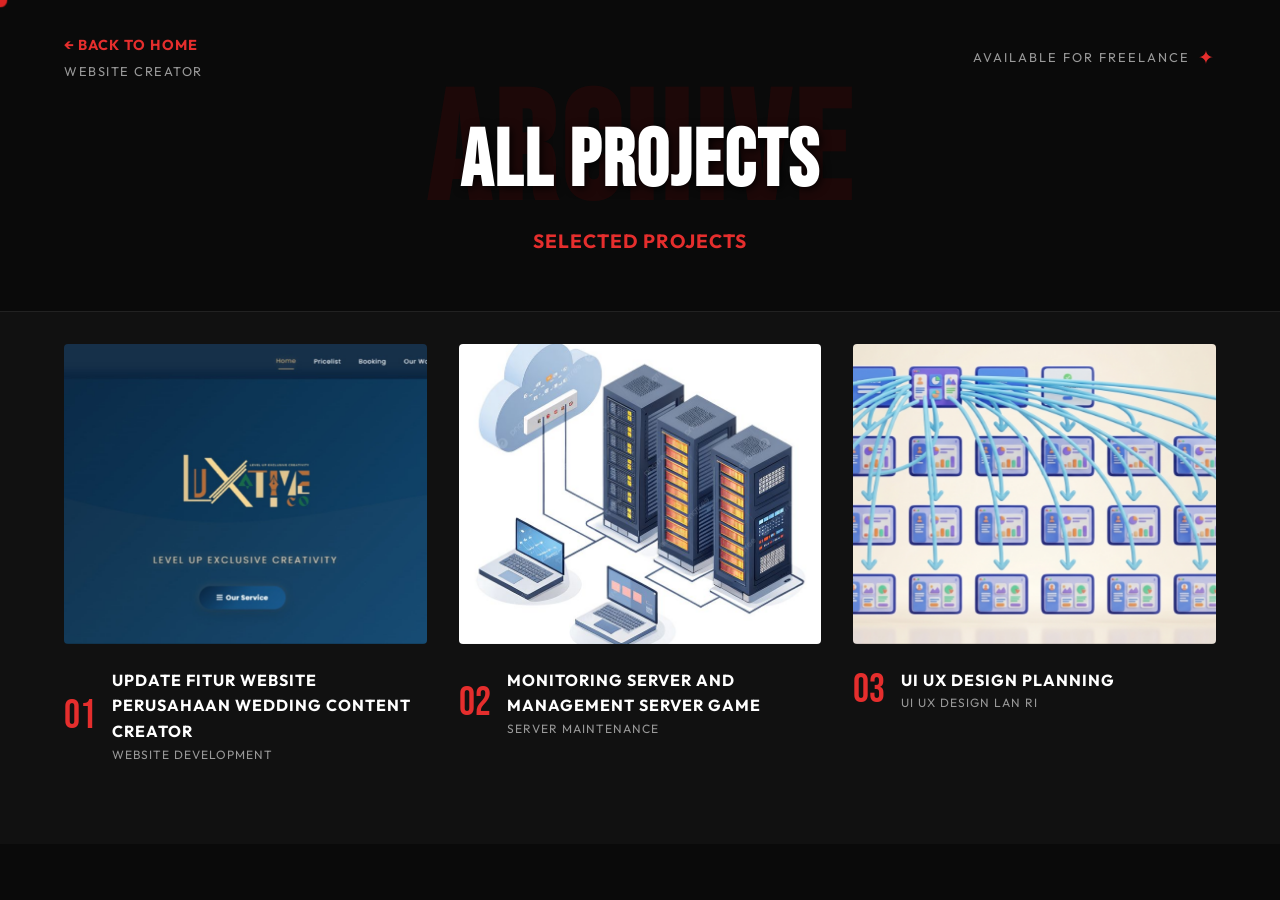
==== works.html @ f660c3f1 "feat: add works page, implement skip-animation navigation, and improve cursor persistence" ====
<!DOCTYPE html>
<html lang="en">

<head>
    <meta charset="UTF-8">
    <meta name="viewport" content="width=device-width, initial-scale=1.0">
    <title>Our Works - Dimas Ayyub Alghafiqi</title>
    <link rel="stylesheet" href="style.css">
    <link rel="preconnect" href="https://fonts.googleapis.com">
    <link rel="preconnect" href="https://fonts.gstatic.com" crossorigin>
    <link
        href="https://fonts.googleapis.com/css2?family=Outfit:wght@300;400;500;600;700;800;900&family=Bebas+Neue&family=Caveat:wght@400;700&display=swap"
        rel="stylesheet">
</head>

<body>
    <!-- Premium Page Transition Overlay (No Preloader on interior pages) -->
    <div class="page-transition">
        <canvas id="binary-canvas"></canvas>
        <div class="final-error-text">ERROR</div>
    </div>

    <header class="header">
        <div class="header-left">
            <a href="index.html?skip_anim=1" class="header-title no-transition"
                style="text-decoration: none; cursor: pointer;">← BACK TO
                HOME</a><br>
            <span class="header-subtitle">WEBSITE CREATOR</span>
        </div>
        <div class="header-status">
            AVAILABLE FOR FREELANCE <span class="status-cross">✦</span>
        </div>
    </header>

    <main>
        <section class="hero" id="home"
            style="min-height: 25vh; padding-top: 8rem; padding-bottom: 2rem; display: flex; align-items: center; justify-content: center; text-align: center;">
            <h1 class="hero-bg-text" style="font-size: clamp(2rem, 12vw, 15rem); letter-spacing: 5px;">ARCHIVE</h1>
            <div class="hero-container" style="justify-content: center;">
                <div class="hero-content"
                    style="max-width: 100%; display: flex; flex-direction: column; align-items: center; padding: 0 1rem;">
                    <h1 class="hero-title" style="font-size: clamp(3rem, 10vw, 5rem);">
                        ALL PROJECTS
                    </h1>
                    <div class="hero-role">SELECTED PROJECTS</div>
                </div>
            </div>
        </section>

        <section class="projects" id="projects" style="padding-top: 2rem;">
            <div class="projects-grid">
                <div class="project-card">
                    <div class="project-img-wrapper">
                        <img src="assets/website.png" alt="Wedding Content Creator">
                    </div>
                    <div class="project-footer">
                        <div class="project-number">01</div>
                        <div class="project-info">
                            <h3>UPDATE FITUR WEBSITE PERUSAHAAN WEDDING CONTENT CREATOR</h3>
                            <p>WEBSITE DEVELOPMENT</p>
                        </div>
                    </div>
                </div>
                <div class="project-card">
                    <div class="project-img-wrapper">
                        <img src="assets/monitoring.jpg" alt="Server Monitoring">
                    </div>
                    <div class="project-footer">
                        <div class="project-number">02</div>
                        <div class="project-info">
                            <h3>MONITORING SERVER AND MANAGEMENT SERVER GAME</h3>
                            <p>SERVER MAINTENANCE</p>
                        </div>
                    </div>
                </div>
                <div class="project-card">
                    <div class="project-img-wrapper">
                        <img src="assets/ui_ux.png" alt="UI UX Design">
                    </div>
                    <div class="project-footer">
                        <div class="project-number">03</div>
                        <div class="project-info">
                            <h3>UI UX DESIGN PLANNING</h3>
                            <p>UI UX DESIGN LAN RI</p>
                        </div>
                    </div>
                </div>
            </div>
        </section>



    </main>
    <div class="custom-cursor"></div>

    <!-- Project Details Modal -->
    <div class="project-modal-overlay" id="project-modal">
        <div class="project-modal-content">
            <button class="modal-close-btn">&times;</button>
            <div class="modal-body">
                <div class="modal-img-wrapper">
                    <img id="modal-img" src="" alt="Project Image">
                </div>
                <div class="modal-info">
                    <h2 id="modal-title">PROJECT TITLE</h2>
                    <p id="modal-category">CATEGORY</p>
                    <div class="modal-desc" id="modal-desc">
                        Project description will appear here...
                    </div>
                </div>
            </div>
        </div>
    </div>

    <!-- GSAP for Premium Animations based on Skill Guidelines -->
    <script src="https://cdnjs.cloudflare.com/ajax/libs/gsap/3.12.2/gsap.min.js"></script>
    <script src="https://cdnjs.cloudflare.com/ajax/libs/gsap/3.12.2/ScrollTrigger.min.js"></script>
    <script src="script.js"></script>
    <script>
        // Set up missing initial animations for the works page so script.js doesn't error
        window.addEventListener("load", () => {
            // Animasi reveal khusus untuk halaman works tanpa preloader
            gsap.to(".hero-bg-text", { opacity: 0.15, scale: 1, duration: 1.2, ease: "power2.out" });
            gsap.to([".hero-title", ".hero-role"], { opacity: 1, x: 0, duration: 0.8, stagger: 0.1, ease: "power2.out" });
        });
    </script>
</body>

</html>
---- style.css ----
:root {
    --bg-primary: #0a0a0a;
    --bg-secondary: #111111;
    --accent: #E52E2D;
    /* Deep dark vibrant red */
    --accent-dark: #8b0000;
    --text-primary: #ffffff;
    --text-secondary: #999999;
    --border: #222222;

    --font-bebas: 'Bebas Neue', sans-serif;
    --font-caveat: 'Caveat', cursive;
    --font-body: 'Outfit', sans-serif;
}

* {
    margin: 0;
    padding: 0;
    box-sizing: border-box;
}

body {
    font-family: var(--font-body);
    background-color: var(--bg-primary);
    color: var(--text-primary);
    line-height: 1.6;
    overflow-x: hidden;
}

a {
    text-decoration: none;
    color: inherit;
    transition: color 0.3s ease;
}

/* Header */
.header {
    display: flex;
    justify-content: space-between;
    align-items: center;
    padding: 2rem 5%;
    position: absolute;
    width: 100%;
    top: 0;
    z-index: 100;
}

.header-title {
    color: var(--accent);
    font-weight: 700;
    font-size: 0.9rem;
    letter-spacing: 1px;
}

.header-subtitle {
    color: var(--text-secondary);
    font-size: 0.8rem;
    letter-spacing: 1.5px;
}

.header-status {
    font-size: 0.8rem;
    color: var(--text-secondary);
    letter-spacing: 2px;
    display: flex;
    align-items: center;
    gap: 0.5rem;
}

.status-cross {
    color: var(--accent);
    font-size: 1.2rem;
}

/* Hero Section */
.hero {
    position: relative;
    padding: 8rem 5% 4rem;
    min-height: 100vh;
    display: flex;
    align-items: center;
    overflow: hidden;
}

.hero-bg-text {
    position: absolute;
    font-family: var(--font-bebas);
    font-size: 30vw;
    color: var(--accent-dark);
    opacity: 0.15;
    top: 50%;
    left: 50%;
    transform: translate(-50%, -50%);
    z-index: 1;
    white-space: nowrap;
    letter-spacing: 10px;
    user-select: none;
}

.hero-container {
    width: 100%;
    display: flex;
    justify-content: space-between;
    align-items: center;
    z-index: 10;
}

.hero-content {
    flex: 1;
    max-width: 450px;
    /* Slightly wider to fit name */
}

.hero-greeting {
    font-family: var(--font-caveat);
    color: var(--text-primary);
    font-size: 3.5rem;
    position: relative;
    z-index: 5;
    transform: rotate(-5deg);
    margin-bottom: 0rem;
    /* Fixed overlap */
    margin-left: 1rem;
    text-shadow: 2px 2px 10px rgba(0, 0, 0, 0.8);
}

.hero-title {
    font-family: var(--font-bebas);
    font-size: 6.5rem;
    /* Slightly smaller to prevent crunching */
    line-height: 0.85;
    letter-spacing: 2px;
    margin-bottom: 2rem;
    text-shadow: 2px 2px 10px rgba(0, 0, 0, 0.9);
    /* Ensures readability over background */
    position: relative;
    z-index: 5;
}

.hero-role {
    color: var(--accent);
    font-family: var(--font-body);
    font-weight: 700;
    font-size: 1.2rem;
    letter-spacing: 1px;
    line-height: 1.4;
    margin-bottom: 1.5rem;
    text-transform: uppercase;
}

.hero-desc {
    color: var(--text-secondary);
    font-size: 0.95rem;
    margin-bottom: 2rem;
    line-height: 1.7;
    max-width: 90%;
}

.hero-globe {
    color: var(--text-secondary);
    font-size: 0.8rem;
    letter-spacing: 1px;
    display: flex;
    align-items: center;
    gap: 0.5rem;
}

.hero-globe .icon {
    color: var(--accent);
}

.hero-image-wrapper {
    flex: 1;
    display: flex;
    justify-content: center;
    position: relative;
    z-index: 5;
}

.hero-image-wrapper img {
    height: 75vh;
    object-fit: cover;
    z-index: 5;
    position: relative;
    border-radius: 20px;
    -webkit-mask-image: linear-gradient(to bottom, rgba(0, 0, 0, 1) 70%, rgba(0, 0, 0, 0) 100%);
    mask-image: linear-gradient(to bottom, rgba(0, 0, 0, 1) 70%, rgba(0, 0, 0, 0) 100%);
    filter: drop-shadow(0 0 30px rgba(0, 0, 0, 0.8));
}

.hero-right {
    flex: 1;
    max-width: 300px;
    display: flex;
    flex-direction: column;
    justify-content: center;
    gap: 4rem;
    text-align: right;
    position: relative;
    z-index: 5;
}

.hero-motto {
    display: flex;
    align-items: flex-start;
    justify-content: flex-end;
    gap: 1rem;
    text-align: left;
}

.motto-icon {
    color: var(--accent);
    display: inline-block;
    border: 1px solid var(--border);
    border-radius: 50%;
    width: 30px;
    height: 30px;
    text-align: center;
    line-height: 28px;
    background-color: var(--bg-primary);
    /* Ensures circle is filled behind text */
}

.hero-motto p {
    color: var(--text-secondary);
    font-size: 0.85rem;
}

.hero-stats {
    display: flex;
    flex-direction: column;
    gap: 2.5rem;
    align-items: flex-end;
}

.stat-item {
    display: flex;
    align-items: center;
    gap: 1.5rem;
    text-align: left;
}

.stat-num {
    font-family: var(--font-bebas);
    color: var(--accent);
    font-size: 4rem;
    line-height: 1;
    text-shadow: 2px 2px 5px rgba(0, 0, 0, 0.5);
}

.stat-text {
    color: var(--text-secondary);
    font-size: 0.75rem;
    letter-spacing: 1.5px;
    font-weight: 600;
}


/* Projects */
.projects {
    padding: 5rem 5%;
    background-color: var(--bg-secondary);
    border-top: 1px solid var(--border);
}

.section-header {
    display: flex;
    justify-content: space-between;
    align-items: center;
    padding-bottom: 2rem;
    border-bottom: 1px solid var(--border);
    margin-bottom: 3rem;
}

.section-header h2 {
    font-family: var(--font-body);
    font-size: 1.2rem;
    letter-spacing: 2px;
}

.view-all {
    font-size: 0.8rem;
    letter-spacing: 2px;
    color: var(--text-secondary);
    display: flex;
    align-items: center;
    gap: 0.5rem;
}

.view-all span {
    font-size: 1.2rem;
}

.projects-grid {
    display: grid;
    grid-template-columns: repeat(3, 1fr);
    gap: 2rem;
}

.project-card {
    display: flex;
    flex-direction: column;
    transition: transform 0.3s;
}

.project-card:hover {
    transform: translateY(-5px);
}

.project-img-wrapper {
    width: 100%;
    height: 300px;
    overflow: hidden;
    margin-bottom: 1.5rem;
}

.project-img-wrapper img {
    width: 100%;
    height: 100%;
    object-fit: cover;
}

.project-footer {
    display: flex;
    align-items: center;
    gap: 1rem;
}

.project-number {
    font-family: var(--font-bebas);
    color: var(--accent);
    font-size: 2.5rem;
    line-height: 1;
}

.project-info {
    flex: 1;
}

.project-info h3 {
    font-size: 1rem;
    letter-spacing: 1px;
    font-weight: 700;
}

.project-info p {
    color: var(--text-secondary);
    font-size: 0.75rem;
    letter-spacing: 1px;
}

.project-arrow {
    color: var(--text-secondary);
    font-size: 1.5rem;
}

/* Details Section (Ed, Skills, Process) */
.details-section {
    display: grid;
    grid-template-columns: 1fr 1fr 300px;
    padding: 0 5%;
    background-color: var(--bg-primary);
    min-height: 600px;
}

.details-section h2 {
    font-size: 1.2rem;
    letter-spacing: 2px;
    margin: 4rem 0 3rem;
    text-transform: uppercase;
}

/* Education & Skills */
.education-skills {
    padding-right: 4rem;
    border-right: 1px solid var(--border);
}

.sub-heading {
    color: var(--accent);
    font-size: 0.85rem;
    letter-spacing: 2px;
    margin-bottom: 2rem;
}

.ed-item {
    display: flex;
    justify-content: space-between;
    align-items: baseline;
    padding-bottom: 1.5rem;
    margin-bottom: 1.5rem;
    border-bottom: 1px solid var(--border);
}

.ed-info h5 {
    font-size: 0.95rem;
    font-weight: 600;
    margin-bottom: 0.3rem;
}

.ed-info p {
    color: var(--text-secondary);
    font-size: 0.85rem;
}

.ed-year {
    color: var(--accent);
    font-size: 0.85rem;
}

.skills-tags {
    display: flex;
    flex-wrap: wrap;
    gap: 0.8rem;
    margin-top: -0.5rem;
}

.skills-tags span {
    border: 1px solid var(--border);
    padding: 0.4rem 1rem;
    font-size: 0.7rem;
    letter-spacing: 1px;
    color: var(--text-secondary);
    background-color: var(--bg-secondary);
}

/* Work Process */
.work-process {
    padding: 0 4rem;
    border-right: 1px solid var(--border);
}

.process-timeline {
    position: relative;
    padding-left: 20px;
}

.process-timeline::before {
    content: '';
    position: absolute;
    left: 45px;
    top: 10px;
    bottom: 40px;
    width: 1px;
    background-color: var(--border);
    z-index: 0;
}

.process-step {
    display: flex;
    align-items: flex-start;
    gap: 1.5rem;
    margin-bottom: 2.5rem;
    position: relative;
    z-index: 1;
}

.process-step:last-child {
    margin-bottom: 0;
}

.step-num {
    color: var(--accent);
    font-family: var(--font-bebas);
    font-size: 1.2rem;
    width: 25px;
}

.step-icon-wrapper {
    background: var(--bg-primary);
    padding: 5px 0;
}

.step-icon {
    width: 40px;
    height: 40px;
    border: 1px solid var(--accent);
    border-radius: 50%;
    display: flex;
    align-items: center;
    justify-content: center;
    color: var(--accent);
    font-size: 1rem;
    background: var(--bg-primary);
}

.step-desc h5 {
    color: var(--accent);
    font-size: 0.9rem;
    letter-spacing: 1px;
    margin-bottom: 0.3rem;
}

.step-desc p {
    color: var(--text-secondary);
    font-size: 0.8rem;
    max-width: 200px;
}

/* Quote Box */
.quote-box {
    background-color: #8b0000;
    padding: 4rem 3rem;
    display: flex;
    flex-direction: column;
    justify-content: center;
    position: relative;
}

.quote-mark {
    font-family: serif;
    font-size: 5rem;
    color: rgba(255, 255, 255, 0.2);
    position: absolute;
    top: 2rem;
    left: 2rem;
    line-height: 1;
}

.quote-box p {
    font-size: 1.2rem;
    font-weight: 500;
    line-height: 1.4;
    position: relative;
    z-index: 2;
    margin-bottom: 2rem;
}

.signature {
    font-family: var(--font-caveat);
    font-size: 2.5rem;
    border-bottom: 1px solid rgba(255, 255, 255, 0.2);
    padding-bottom: 1rem;
    margin-bottom: 2rem;
}

.quote-footer {
    display: flex;
    justify-content: space-between;
    align-items: flex-end;
}

.quote-footer p {
    font-size: 0.75rem;
    letter-spacing: 1px;
    margin: 0;
}

.quote-footer .icon {
    color: #fff;
    font-size: 1.2rem;
}

/* Contact Footer */
.contact-footer {
    display: grid;
    grid-template-columns: 1fr 1fr 1fr;
    gap: 4rem;
    padding: 6rem 5%;
    background-color: var(--bg-primary);
    border-top: 1px solid var(--border);
}

.cta-left h2 {
    font-size: 2.5rem;
    line-height: 1.1;
    margin-bottom: 1.5rem;
    display: flex;
    flex-direction: column;
}

.accent-star {
    color: var(--accent);
    font-size: 1.5rem;
    line-height: 0.5;
}

.cta-left p {
    color: var(--text-secondary);
    font-size: 0.9rem;
    max-width: 300px;
    margin-bottom: 3rem;
}

.btn-primary {
    display: inline-flex;
    align-items: center;
    gap: 1rem;
    color: var(--accent);
    font-size: 0.75rem;
    letter-spacing: 2px;
    font-weight: 600;
}

.btn-primary .icon {
    width: 30px;
    height: 30px;
    border: 1px solid var(--accent);
    border-radius: 50%;
    display: flex;
    align-items: center;
    justify-content: center;
}

.contact-middle {
    display: flex;
    flex-direction: column;
    gap: 2rem;
    padding-left: 2rem;
}

.contact-item {
    display: flex;
    align-items: center;
    gap: 1.5rem;
    font-size: 0.85rem;
    letter-spacing: 1px;
}

.contact-icon {
    width: 40px;
    height: 40px;
    border: 1px solid var(--border);
    border-radius: 50%;
    display: flex;
    align-items: center;
    justify-content: center;
    color: var(--text-primary);
}

.cta-card {
    width: 100%;
}

.cta-card img {
    width: 100%;
    border-radius: 8px;
    object-fit: cover;
}


@media (max-width: 1024px) {
    .hero-bg-text {
        font-size: 40vw;
    }

    .hero-container {
        flex-direction: column;
        gap: 4rem;
        text-align: center;
    }

    .hero-greeting {
        margin: 0;
        text-align: center;
    }

    .hero-title {
        font-size: 5rem;
    }

    .hero-right {
        align-items: center;
        max-width: 100%;
        flex-direction: row;
        flex-wrap: wrap;
    }

    .hero-stats {
        flex-direction: row;
        gap: 2rem;
    }

    .details-section {
        grid-template-columns: 1fr;
        gap: 4rem;
    }

    .education-skills,
    .work-process {
        border-right: none;
        padding: 0;
    }

    .contact-footer {
        grid-template-columns: 1fr;
        text-align: center;
    }

    .contact-middle {
        padding-left: 0;
        align-items: center;
    }
}

/* Animations */
.reveal-up {
    opacity: 0;
    transform: translateY(40px);
    transition: all 0.8s cubic-bezier(0.16, 1, 0.3, 1);
}

.reveal-up.active {
    opacity: 1;
    transform: translateY(0);
}

.reveal-scale {
    opacity: 0;
    transform: scale(0.95);
    transition: all 0.8s cubic-bezier(0.16, 1, 0.3, 1);
}

.reveal-scale.active {
    opacity: 1;
    transform: scale(1);
}

.stagger-1 {
    transition-delay: 0.1s;
}

.stagger-2 {
    transition-delay: 0.2s;
}

.stagger-3 {
    transition-delay: 0.3s;
}

/* --- Custom Cursor --- */
* {
    cursor: none !important;
}

.custom-cursor {
    position: fixed;
    top: 0;
    left: 0;
    width: 15px;
    height: 15px;
    background-color: var(--accent);
    border-radius: 50%;
    pointer-events: none;
    z-index: 99999;
    transform: translate(-50%, -50%);
    transition: width 0.3s cubic-bezier(0.16, 1, 0.3, 1), height 0.3s cubic-bezier(0.16, 1, 0.3, 1), background-color 0.3s ease, border 0.3s ease;
    mix-blend-mode: difference;
}

.custom-cursor.hover-active {
    width: 60px;
    height: 60px;
    background-color: #ffffff;
    mix-blend-mode: difference;
}

.custom-cursor.hover-img {
    width: 70px;
    height: 70px;
    background-color: rgba(255, 255, 255, 0.1);
    -webkit-backdrop-filter: blur(4px);
    backdrop-filter: blur(4px);
    border: 1px solid rgba(255, 255, 255, 0.5);
    mix-blend-mode: normal;
}

/* --- Premium Page Transition --- */
.page-transition {
    position: fixed;
    top: 0;
    left: 0;
    width: 100vw;
    height: 100vh;
    z-index: 10000;
    pointer-events: none;
    display: flex;
}

.transition-strip {
    flex: 1;
    height: 100%;
    background-color: var(--accent);
    /* Dark Red Transition */
    transform-origin: top;
    transform: scaleY(1);
    /* Mulai dalam keadaan tertutup penuh */
}

/* --- System Error Preloader --- */
.system-preloader {
    position: fixed;
    top: 0;
    left: 0;
    width: 100vw;
    height: 100vh;
    background-color: #050505;
    /* Extra dark for terminal feel */
    z-index: 10005;
    /* higher than curtain */
    display: flex;
    flex-direction: column;
    justify-content: flex-end;
    padding: 3rem 5%;
    font-family: 'Courier New', Courier, monospace;
}

.terminal-text {
    margin-bottom: 2rem;
    font-size: 0.95rem;
    color: var(--text-secondary);
}

.console-line {
    opacity: 0;
    margin-bottom: 0.5rem;
    letter-spacing: 1px;
}

.error-text {
    color: var(--accent);
    font-weight: bold;
    text-shadow: 0 0 10px rgba(229, 46, 45, 0.6);
}

.loading-wrapper {
    display: flex;
    align-items: center;
    gap: 1.5rem;
    width: 100%;
}

.loading-bar-container {
    flex: 1;
    height: 3px;
    background-color: var(--border);
    position: relative;
    overflow: hidden;
}

.loading-bar {
    position: absolute;
    top: 0;
    left: 0;
    height: 100%;
    width: 0%;
    background-color: var(--accent);
    box-shadow: 0 0 15px var(--accent);
}

.loading-percentage {
    color: var(--text-primary);
    font-weight: bold;
    font-size: 1.2rem;
    width: 50px;
    text-align: right;
}

.boot-screen {
    position: fixed;
    top: 0;
    left: 0;
    width: 100vw;
    height: 100vh;
    display: flex;
    justify-content: center;
    align-items: center;
    background-color: var(--bg-primary);
    z-index: 10;
}

.btn-boot {
    background: transparent;
    border: 1px solid var(--accent);
    color: var(--accent);
    padding: 10px 20px;
    font-family: 'Courier New', Courier, monospace;
    letter-spacing: 2px;
    transition: 0.3s;
    font-size: 1rem;
}

.btn-boot:hover {
    background: var(--accent);
    color: #fff;
    box-shadow: 0 0 15px var(--accent);
}

/* --- Hover Glitch & Profile Glitch Effect --- */
.hover-screen-glitch {
    animation: screenShake 0.15s infinite;
    mix-blend-mode: difference;
    background-color: #ff000022;
}

@keyframes screenShake {
    0% {
        transform: translateX(2px) translateY(2px);
        filter: contrast(150%) hue-rotate(90deg);
    }

    25% {
        transform: translateX(-3px) translateY(0px) skewX(2deg);
        filter: contrast(120%) drop-shadow(0 0 10px red);
    }

    50% {
        transform: translateX(2px) translateY(-2px);
        filter: contrast(200%) hue-rotate(-90deg);
    }

    75% {
        transform: translateX(-1px) translateY(2px) skewX(-2deg);
        filter: contrast(100%);
    }

    100% {
        transform: translateX(3px) translateY(-1px);
        filter: contrast(150%);
    }
}

.profile-glitch-container {
    position: absolute;
    top: 50%;
    left: 50%;
    transform: translate(-50%, -50%);
    width: 60vh;
    height: 80vh;
    z-index: 50;
    pointer-events: none;
    mix-blend-mode: screen;
}

.profile-glitch-img {
    width: 100%;
    height: 100%;
    object-fit: cover;
    filter: drop-shadow(0 0 40px red) contrast(200%) saturate(300%) hue-rotate(30deg);
    animation: extremeGlitch 0.15s infinite alternate;
}

@keyframes extremeGlitch {
    0% {
        clip-path: inset(20% 0 80% 0);
        transform: translate(-15px, 5px) skewX(40deg);
        filter: hue-rotate(90deg);
        opacity: 0.8;
    }

    20% {
        clip-path: inset(60% 0 10% 0);
        transform: translate(15px, -5px) skewX(-40deg);
        filter: hue-rotate(0deg);
        opacity: 1;
    }

    40% {
        clip-path: inset(40% 0 50% 0);
        transform: translate(-30px, 0);
        filter: hue-rotate(-180deg) invert(1);
        opacity: 0.5;
    }

    60% {
        clip-path: inset(80% 0 5% 0);
        transform: translate(20px, 10px) skewX(80deg) scale(1.1);
        filter: hue-rotate(45deg);
        opacity: 0.9;
    }

    80% {
        clip-path: inset(10% 0 70% 0);
        transform: translate(-25px, -5px);
        filter: saturate(10) blur(2px);
        opacity: 1;
    }

    100% {
        clip-path: inset(30% 0 40% 0);
        transform: translate(10px, 5px) skewX(-20deg);
        filter: saturate(5) brightness(2);
        opacity: 0.7;
    }
}

/* --- Binary Canvas --- */
#binary-canvas {
    position: absolute;
    top: 0;
    left: 0;
    width: 100%;
    height: 100%;
    z-index: 10;
    /* Berada di atas strip merah */
    opacity: 0;
    /* Awalnya tidak terlihat, akan difading js */
    mix-blend-mode: color-dodge;
}

/* --- Final Glitch Flash Effect --- */
.final-glitch-flash {
    position: absolute;
    top: 0;
    left: 0;
    width: 100%;
    height: 100%;
    z-index: 10004;
    /* Di atas canvas biner */
    background: #fff;
    mix-blend-mode: difference;
    pointer-events: none;
    opacity: 0;
    display: none;
}

.glitch-anim {
    animation: finalGlitchDrop 0.5s cubic-bezier(0.25, 0.46, 0.45, 0.94) forwards;
}

@keyframes finalGlitchDrop {
    0% {
        opacity: 1;
        filter: invert(1) hue-rotate(180deg);
        transform: scale(1.1) skewX(40deg);
        clip-path: inset(10% 0 80% 0);
    }

    15% {
        opacity: 1;
        filter: invert(0) hue-rotate(0deg);
        clip-path: inset(50% 0 10% 0);
        transform: scale(1) skewX(-30deg);
        background: var(--accent);
    }

    30% {
        opacity: 0.8;
        filter: invert(1) sepia(1);
        clip-path: inset(20% 0 50% 0);
        transform: scale(1.05) translate(-20px, 20px);
        background: #fff;
    }

    45% {
        opacity: 0.9;
        clip-path: inset(80% 0 5% 0);
        transform: scale(1) skewX(20deg);
        background: var(--border);
    }

    60% {
        opacity: 1;
        filter: invert(0);
        background: #fff;
        clip-path: inset(0);
        transform: scale(1.02);
    }

    80% {
        opacity: 0.5;
        filter: contrast(300%) grayscale(1);
        transform: scale(1);
    }

    100% {
        opacity: 0;
        transform: scale(1);
    }
}

/* --- Final ERROR Text Glitch Effect --- */
.final-error-text {
    position: fixed;
    top: 50%;
    left: 50%;
    transform: translate(-50%, -50%);
    font-family: var(--font-bebas);
    font-size: 15rem;
    color: var(--accent);
    z-index: 10006;
    /* Di atas segalanya */
    pointer-events: none;
    opacity: 0;
    display: none;
    text-shadow: 5px 0 blue, -5px 0 #00ff00;
}

.glitch-text-anim {
    animation: textGlitchDrop 0.8s cubic-bezier(0.25, 0.46, 0.45, 0.94) forwards;
}

@keyframes textGlitchDrop {
    0% {
        opacity: 1;
        transform: translate(-50%, -50%) skewX(40deg) scale(0.8);
        clip-path: inset(10% 0 80% 0);
        text-shadow: 20px 0 blue, -20px 0 #0f0;
    }

    15% {
        opacity: 1;
        transform: translate(-48%, -52%) skewX(-30deg) scale(1.1);
        clip-path: inset(50% 0 10% 0);
        text-shadow: -15px 0 red, 15px 0 blue;
    }

    30% {
        opacity: 1;
        transform: translate(-50%, -50%);
        clip-path: inset(20% 0 50% 0);
        text-shadow: 10px 0 #0f0, -10px 0 red;
    }

    45% {
        opacity: 1;
        transform: translate(-52%, -48%) skewX(20deg);
        clip-path: inset(80% 0 5% 0);
        text-shadow: -5px 0 red, 10px 0 blue;
    }

    60% {
        opacity: 1;
        transform: translate(-50%, -50%);
        clip-path: inset(0);
        text-shadow: 5px 0 blue, -5px 0 red;
    }

    80% {
        opacity: 1;
        transform: translate(-50%, -50%) scale(1.1);
        filter: drop-shadow(0 0 20px red);
    }

    100% {
        opacity: 0;
        transform: translate(-50%, -50%) scale(1.4);
        filter: blur(10px);
    }
}

/* --- MOBILE RESPONSIVENESS --- */
@media (max-width: 768px) {

    /* Kembalikan pointer asli layar sentuh, sembunyikan kursor modifikasi */
    .custom-cursor {
        display: none !important;
    }

    * {
        cursor: auto !important;
    }

    /* Nav/Header */
    .header {
        flex-direction: column;
        align-items: flex-start;
        padding: 1.5rem;
        gap: 1rem;
    }

    /* Hero section */
    .hero-container {
        flex-direction: column;
        padding-top: 15vh;
        gap: 3rem;
    }

    .hero-title {
        font-size: 3.5rem;
        line-height: 1.1;
        word-break: break-word;
    }

    .hero-bg-text {
        font-size: 6rem;
        top: 25%;
        left: -10%;
    }

    .hero-right {
        text-align: left;
        align-items: flex-start;
        width: 100%;
    }

    .hero-stats {
        justify-content: flex-start;
        flex-wrap: wrap;
        gap: 2rem;
    }

    .stat-item {
        margin-right: 1.5rem;
    }

    /* Projects Grid */
    .projects-grid {
        grid-template-columns: 1fr;
        padding: 0 1.5rem;
    }

    .project-card {
        margin-bottom: 2.5rem;
    }

    /* Details Section */
    .details-section {
        flex-direction: column;
        padding: 3rem 1.5rem;
    }

    .education-skills,
    .experience-process {
        width: 100%;
        padding-right: 0;
        border-right: none;
    }

    .experience-process {
        padding-left: 0;
        margin-top: 4rem;
    }

    /* Footer */
    .contact-footer {
        flex-direction: column-reverse;
        padding: 3rem 1.5rem;
        gap: 4rem;
    }

    .contact-left {
        width: 100%;
        padding-right: 0;
    }

    .contact-cta {
        width: 100%;
        margin-bottom: 0;
    }

    .contact-cta img {
        width: 100%;
        height: auto;
    }

    /* Preloader adjustments */
    .system-preloader {
        padding: 2rem 5%;
    }

    .terminal-text,
    .console-line {
        font-size: 0.85rem;
    }

    .btn-boot {
        font-size: 0.9rem;
        white-space: nowrap;
    }

    .profile-glitch-container {
        width: 85vw;
        height: 50vh;
    }
}

/* --- Animasi Project Pop Up --- */
.project-card:hover {
    transform: translateY(-8px);
}

.project-img-wrapper {
    border-radius: 4px;
    /* Sudut halus premium */
}

.project-img-wrapper img {
    transition: transform 0.6s cubic-bezier(0.16, 1, 0.3, 1), filter 0.6s ease;
    will-change: transform;
}

.project-card:hover .project-img-wrapper img {
    transform: scale(1.12);
}

/* --- Frame Pop Up (Skala Keseluruhan) --- */
.project-card {
    transition: transform 0.4s cubic-bezier(0.16, 1, 0.3, 1), box-shadow 0.4s ease;
}

.project-card:hover {
    transform: translateY(-8px) scale(1.05) !important;
}

/* --- Project Modal --- */
.project-modal-overlay {
    position: fixed;
    top: 0;
    left: 0;
    width: 100vw;
    height: 100vh;
    background-color: rgba(5, 5, 5, 0.9);
    z-index: 9999;
    display: flex;
    justify-content: center;
    align-items: center;
    opacity: 0;
    pointer-events: none;
    transition: opacity 0.4s ease;
    backdrop-filter: blur(8px);
    -webkit-backdrop-filter: blur(8px);
}

.project-modal-overlay.active {
    opacity: 1;
    pointer-events: all;
}

.project-modal-content {
    background-color: var(--bg-secondary);
    border: 1px solid var(--border);
    width: 90%;
    max-width: 800px;
    max-height: 90vh;
    overflow-y: auto;
    position: relative;
    border-radius: 10px;
    transform: translateY(50px) scale(0.95);
    transition: transform 0.4s cubic-bezier(0.16, 1, 0.3, 1);
    box-shadow: 0 20px 50px rgba(0, 0, 0, 0.5);
    overflow: hidden;
}

.project-modal-content::-webkit-scrollbar {
    width: 8px;
}

.project-modal-content::-webkit-scrollbar-track {
    background: var(--bg-secondary);
}

.project-modal-content::-webkit-scrollbar-thumb {
    background-color: var(--border);
    border-radius: 4px;
}

.project-modal-overlay.active .project-modal-content {
    transform: translateY(0) scale(1);
}

.modal-close-btn {
    position: absolute;
    top: 15px;
    right: 20px;
    background: none;
    border: none;
    color: var(--text-primary);
    font-size: 2rem;
    z-index: 10;
    transition: color 0.3s ease;
    text-shadow: 0 2px 10px rgba(0, 0, 0, 0.8);
}

.modal-close-btn:hover {
    color: var(--accent);
}

.modal-body {
    display: flex;
    flex-direction: column;
}

.modal-img-wrapper {
    width: 100%;
    height: 250px;
    overflow: hidden;
    position: relative;
}

.modal-img-wrapper::after {
    content: '';
    position: absolute;
    bottom: 0;
    left: 0;
    width: 100%;
    height: 50%;
    background: linear-gradient(to top, var(--bg-secondary) 0%, transparent 100%);
    pointer-events: none;
}

.modal-img-wrapper img {
    width: 100%;
    height: 100%;
    object-fit: cover;
}

.modal-info {
    padding: 2rem;
}

.modal-info h2 {
    font-family: var(--font-bebas);
    font-size: 2rem;
    color: var(--accent);
    margin-bottom: 0.5rem;
    letter-spacing: 1px;
    line-height: 1.1;
}

.modal-info p#modal-category {
    color: var(--text-secondary);
    font-size: 0.85rem;
    letter-spacing: 1.5px;
    margin-bottom: 1.5rem;
    text-transform: uppercase;
}

.modal-desc {
    color: var(--text-primary);
    font-size: 0.95rem;
    line-height: 1.8;
}

@media (min-width: 768px) {
    .modal-body {
        flex-direction: row;
    }

    .modal-img-wrapper {
        flex: 1;
        height: auto;
        min-height: 400px;
    }

    .modal-img-wrapper::after {
        background: linear-gradient(to right, var(--bg-secondary) 0%, transparent 100%);
        width: 50%;
        height: 100%;
        left: auto;
        right: 0;
        bottom: 0;
    }

    .modal-info {
        flex: 1;
        padding: 3rem;
        display: flex;
        flex-direction: column;
        justify-content: center;
    }
}
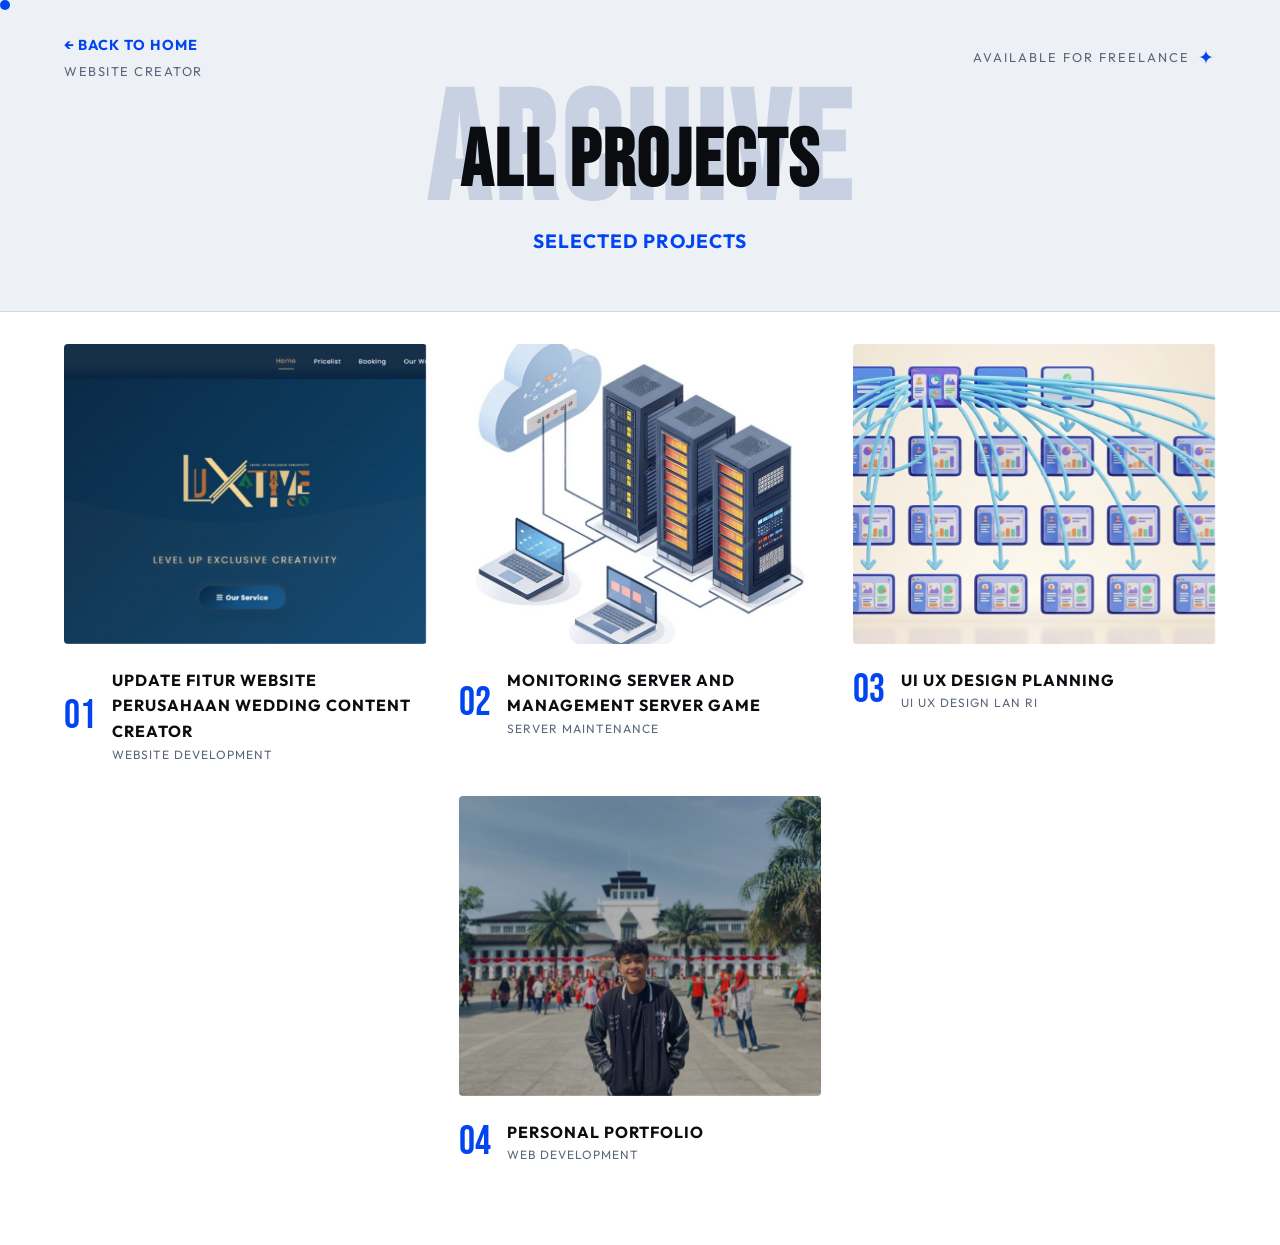
==== commit 9e384f3f: "feat: add personal portfolio project and implement responsive grid layout while removing audio syste" ====
--- a/works.html
+++ b/works.html
@@ -85,6 +85,18 @@
                         </div>
                     </div>
                 </div>
+                <div class="project-card">
+                    <div class="project-img-wrapper">
+                        <img src="assets/dimas.jpeg" alt="Portfolio Website" style="filter: brightness(0.8);">
+                    </div>
+                    <div class="project-footer">
+                        <div class="project-number">04</div>
+                        <div class="project-info">
+                            <h3>PERSONAL PORTFOLIO</h3>
+                            <p>WEB DEVELOPMENT</p>
+                        </div>
+                    </div>
+                </div>
             </div>
         </section>
 
@@ -112,7 +124,8 @@
         </div>
     </div>
 
-    <!-- GSAP for Premium Animations based on Skill Guidelines -->
+    <!-- GSAP & Lenis for Premium Animations based on Skill Guidelines -->
+    <script src="https://unpkg.com/@studio-freight/lenis@1.0.42/dist/lenis.min.js"></script>
     <script src="https://cdnjs.cloudflare.com/ajax/libs/gsap/3.12.2/gsap.min.js"></script>
     <script src="https://cdnjs.cloudflare.com/ajax/libs/gsap/3.12.2/ScrollTrigger.min.js"></script>
     <script src="script.js"></script>
--- a/style.css
+++ b/style.css
@@ -1,12 +1,13 @@
 :root {
-    --bg-primary: #0a0a0a;
-    --bg-secondary: #111111;
-    --accent: #E52E2D;
-    /* Deep dark vibrant red */
-    --accent-dark: #8b0000;
-    --text-primary: #ffffff;
-    --text-secondary: #999999;
-    --border: #222222;
+    --bg-primary: #EDF1F5;
+    /* Canvas Cloud */
+    --bg-secondary: #FFFFFF;
+    --accent: #0145F2;
+    /* Electric Blue */
+    --accent-dark: #00227a;
+    --text-primary: #0a0c10;
+    --text-secondary: #5a667b;
+    --border: #d0d7e5;
 
     --font-bebas: 'Bebas Neue', sans-serif;
     --font-caveat: 'Caveat', cursive;
@@ -121,7 +122,6 @@
     margin-bottom: 0rem;
     /* Fixed overlap */
     margin-left: 1rem;
-    text-shadow: 2px 2px 10px rgba(0, 0, 0, 0.8);
 }
 
 .hero-title {
@@ -131,8 +131,6 @@
     line-height: 0.85;
     letter-spacing: 2px;
     margin-bottom: 2rem;
-    text-shadow: 2px 2px 10px rgba(0, 0, 0, 0.9);
-    /* Ensures readability over background */
     position: relative;
     z-index: 5;
 }
@@ -154,6 +152,7 @@
     margin-bottom: 2rem;
     line-height: 1.7;
     max-width: 90%;
+    text-align: justify;
 }
 
 .hero-globe {
@@ -185,7 +184,7 @@
     border-radius: 20px;
     -webkit-mask-image: linear-gradient(to bottom, rgba(0, 0, 0, 1) 70%, rgba(0, 0, 0, 0) 100%);
     mask-image: linear-gradient(to bottom, rgba(0, 0, 0, 1) 70%, rgba(0, 0, 0, 0) 100%);
-    filter: drop-shadow(0 0 30px rgba(0, 0, 0, 0.8));
+    filter: drop-shadow(0 0 30px rgba(0, 0, 0, 0.15));
 }
 
 .hero-right {
@@ -230,7 +229,8 @@
     display: flex;
     flex-direction: column;
     gap: 2.5rem;
-    align-items: flex-end;
+    align-items: flex-start;
+    align-self: flex-end;
 }
 
 .stat-item {
@@ -245,7 +245,6 @@
     color: var(--accent);
     font-size: 4rem;
     line-height: 1;
-    text-shadow: 2px 2px 5px rgba(0, 0, 0, 0.5);
 }
 
 .stat-text {
@@ -292,15 +291,29 @@
 }
 
 .projects-grid {
-    display: grid;
-    grid-template-columns: repeat(3, 1fr);
+    display: flex;
+    flex-wrap: wrap;
+    justify-content: center;
     gap: 2rem;
 }
 
 .project-card {
+    width: calc(33.333% - 1.35rem);
     display: flex;
     flex-direction: column;
     transition: transform 0.3s;
+}
+
+@media (max-width: 1024px) {
+    .project-card {
+        width: calc(50% - 1rem);
+    }
+}
+
+@media (max-width: 768px) {
+    .project-card {
+        width: 100%;
+    }
 }
 
 .project-card:hover {
@@ -358,7 +371,7 @@
 .details-section {
     display: grid;
     grid-template-columns: 1fr 1fr 300px;
-    padding: 0 5%;
+    padding: 2rem 5% 4rem;
     background-color: var(--bg-primary);
     min-height: 600px;
 }
@@ -499,12 +512,13 @@
 
 /* Quote Box */
 .quote-box {
-    background-color: #8b0000;
+    background-color: var(--accent);
     padding: 4rem 3rem;
     display: flex;
     flex-direction: column;
     justify-content: center;
     position: relative;
+    color: #ffffff;
 }
 
 .quote-mark {
@@ -544,10 +558,11 @@
     font-size: 0.75rem;
     letter-spacing: 1px;
     margin: 0;
+    color: #ffffff;
 }
 
 .quote-footer .icon {
-    color: #fff;
+    color: #ffffff;
     font-size: 1.2rem;
 }
 
@@ -600,6 +615,47 @@
     display: flex;
     align-items: center;
     justify-content: center;
+    transition: 0.3s;
+}
+
+.btn-primary:hover .icon {
+    background: var(--accent);
+    color: #fff;
+    box-shadow: 0 0 10px var(--accent);
+}
+
+.action-buttons {
+    display: flex;
+    flex-wrap: wrap;
+    gap: 2rem;
+}
+
+.btn-whatsapp {
+    display: inline-flex;
+    align-items: center;
+    gap: 1rem;
+    color: #25D366;
+    font-size: 0.75rem;
+    letter-spacing: 2px;
+    font-weight: 600;
+    transition: 0.3s;
+}
+
+.btn-whatsapp .icon {
+    width: 30px;
+    height: 30px;
+    border: 1px solid #25D366;
+    border-radius: 50%;
+    display: flex;
+    align-items: center;
+    justify-content: center;
+    transition: 0.3s;
+}
+
+.btn-whatsapp:hover .icon {
+    background: #25D366;
+    color: #fff;
+    box-shadow: 0 0 10px #25D366;
 }
 
 .contact-middle {
@@ -737,31 +793,33 @@
     position: fixed;
     top: 0;
     left: 0;
-    width: 15px;
-    height: 15px;
+    width: 10px;
+    height: 10px;
     background-color: var(--accent);
     border-radius: 50%;
     pointer-events: none;
     z-index: 99999;
-    transform: translate(-50%, -50%);
     transition: width 0.3s cubic-bezier(0.16, 1, 0.3, 1), height 0.3s cubic-bezier(0.16, 1, 0.3, 1), background-color 0.3s ease, border 0.3s ease;
-    mix-blend-mode: difference;
+    mix-blend-mode: normal;
+    border: 1px solid transparent;
+    /* Untuk transisi border */
 }
 
 .custom-cursor.hover-active {
-    width: 60px;
-    height: 60px;
-    background-color: #ffffff;
-    mix-blend-mode: difference;
+    width: 45px;
+    height: 45px;
+    background-color: transparent;
+    border: 1.5px solid var(--accent);
+    mix-blend-mode: normal;
 }
 
 .custom-cursor.hover-img {
-    width: 70px;
-    height: 70px;
-    background-color: rgba(255, 255, 255, 0.1);
+    width: 80px;
+    height: 80px;
+    background-color: rgba(1, 69, 242, 0.1);
     -webkit-backdrop-filter: blur(4px);
     backdrop-filter: blur(4px);
-    border: 1px solid rgba(255, 255, 255, 0.5);
+    border: 1px solid rgba(1, 69, 242, 0.3);
     mix-blend-mode: normal;
 }
 
@@ -781,7 +839,7 @@
     flex: 1;
     height: 100%;
     background-color: var(--accent);
-    /* Dark Red Transition */
+    /* Transition Color */
     transform-origin: top;
     transform: scaleY(1);
     /* Mulai dalam keadaan tertutup penuh */
@@ -794,8 +852,8 @@
     left: 0;
     width: 100vw;
     height: 100vh;
-    background-color: #050505;
-    /* Extra dark for terminal feel */
+    background-color: var(--bg-primary);
+    /* Match background */
     z-index: 10005;
     /* higher than curtain */
     display: flex;
@@ -901,7 +959,7 @@
 
     25% {
         transform: translateX(-3px) translateY(0px) skewX(2deg);
-        filter: contrast(120%) drop-shadow(0 0 10px red);
+        filter: contrast(120%) drop-shadow(0 0 10px var(--accent));
     }
 
     50% {
@@ -936,7 +994,7 @@
     width: 100%;
     height: 100%;
     object-fit: cover;
-    filter: drop-shadow(0 0 40px red) contrast(200%) saturate(300%) hue-rotate(30deg);
+    filter: drop-shadow(0 0 40px var(--accent)) contrast(200%) saturate(300%) hue-rotate(30deg);
     animation: extremeGlitch 0.15s infinite alternate;
 }
 
@@ -1083,7 +1141,7 @@
     pointer-events: none;
     opacity: 0;
     display: none;
-    text-shadow: 5px 0 blue, -5px 0 #00ff00;
+    text-shadow: 5px 0 var(--text-primary), -5px 0 #00ffff;
 }
 
 .glitch-text-anim {
@@ -1095,41 +1153,41 @@
         opacity: 1;
         transform: translate(-50%, -50%) skewX(40deg) scale(0.8);
         clip-path: inset(10% 0 80% 0);
-        text-shadow: 20px 0 blue, -20px 0 #0f0;
+        text-shadow: 20px 0 var(--text-primary), -20px 0 #00ffff;
     }
 
     15% {
         opacity: 1;
         transform: translate(-48%, -52%) skewX(-30deg) scale(1.1);
         clip-path: inset(50% 0 10% 0);
-        text-shadow: -15px 0 red, 15px 0 blue;
+        text-shadow: -15px 0 var(--accent), 15px 0 var(--text-primary);
     }
 
     30% {
         opacity: 1;
         transform: translate(-50%, -50%);
         clip-path: inset(20% 0 50% 0);
-        text-shadow: 10px 0 #0f0, -10px 0 red;
+        text-shadow: 10px 0 #00ffff, -10px 0 var(--accent);
     }
 
     45% {
         opacity: 1;
         transform: translate(-52%, -48%) skewX(20deg);
         clip-path: inset(80% 0 5% 0);
-        text-shadow: -5px 0 red, 10px 0 blue;
+        text-shadow: -5px 0 var(--accent), 10px 0 var(--text-primary);
     }
 
     60% {
         opacity: 1;
         transform: translate(-50%, -50%);
         clip-path: inset(0);
-        text-shadow: 5px 0 blue, -5px 0 red;
+        text-shadow: 5px 0 var(--text-primary), -5px 0 var(--accent);
     }
 
     80% {
         opacity: 1;
         transform: translate(-50%, -50%) scale(1.1);
-        filter: drop-shadow(0 0 20px red);
+        filter: drop-shadow(0 0 20px var(--accent));
     }
 
     100% {
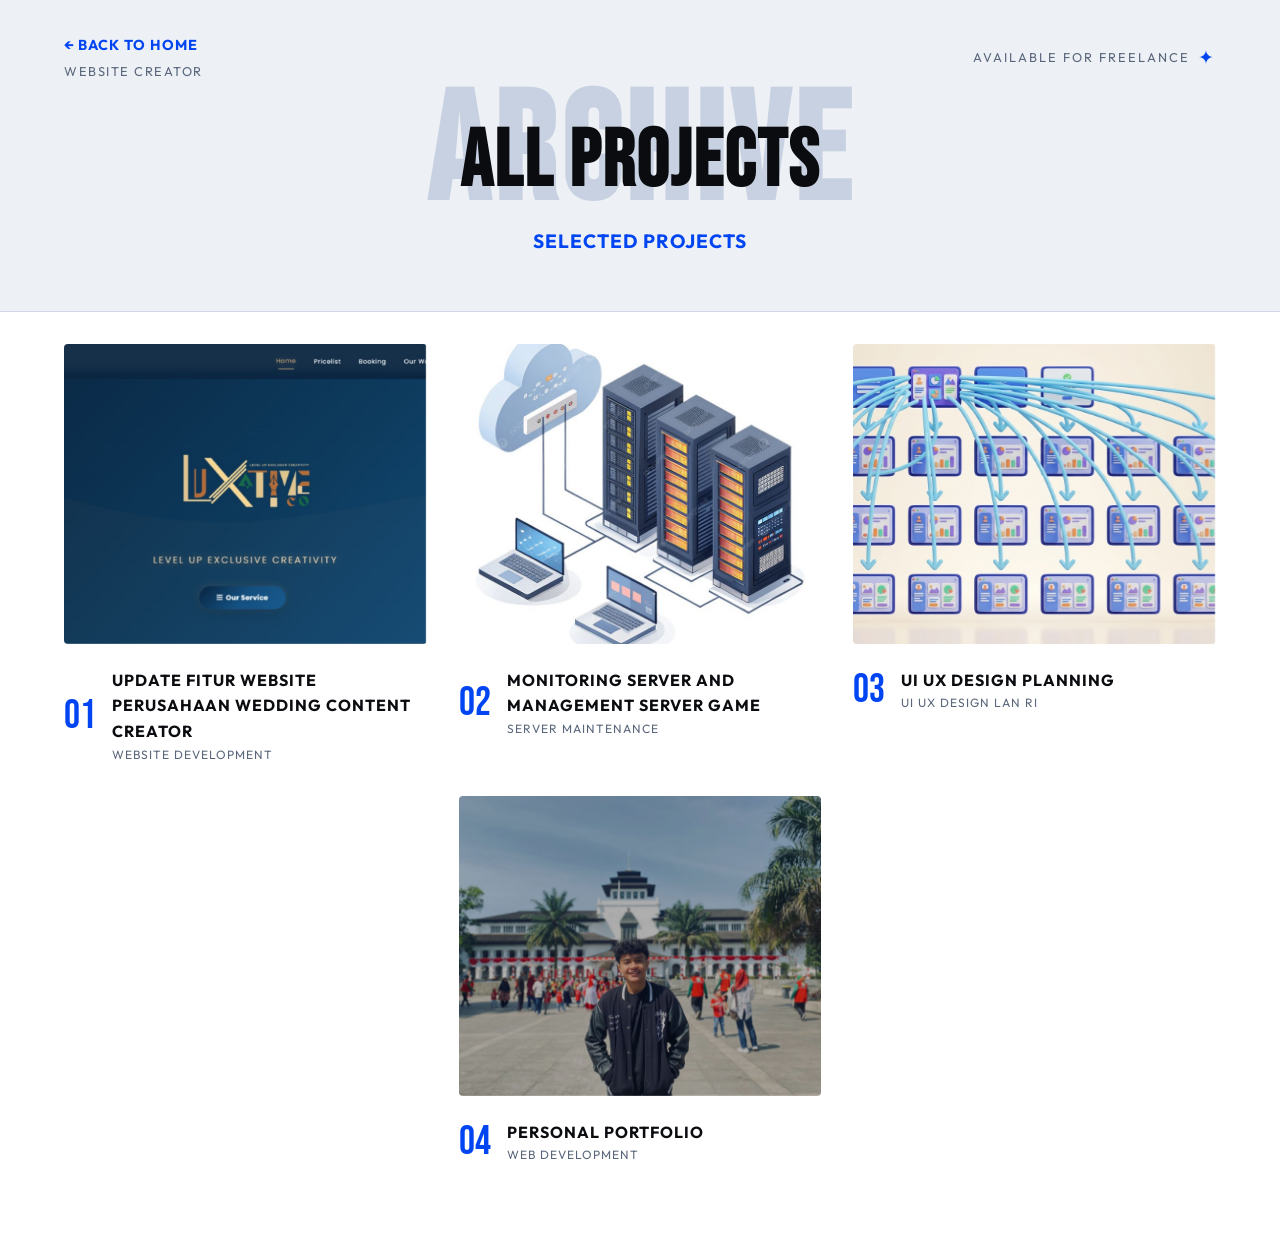
==== commit 8793896e: "refactor: remove custom cursor implementation to restore native OS pointer behavior" ====
--- a/works.html
+++ b/works.html
@@ -103,7 +103,6 @@
 
 
     </main>
-    <div class="custom-cursor"></div>
 
     <!-- Project Details Modal -->
     <div class="project-modal-overlay" id="project-modal">
--- a/style.css
+++ b/style.css
@@ -784,43 +784,11 @@
     transition-delay: 0.3s;
 }
 
-/* --- Custom Cursor --- */
-* {
-    cursor: none !important;
-}
-
-.custom-cursor {
-    position: fixed;
-    top: 0;
-    left: 0;
-    width: 10px;
-    height: 10px;
-    background-color: var(--accent);
-    border-radius: 50%;
-    pointer-events: none;
-    z-index: 99999;
-    transition: width 0.3s cubic-bezier(0.16, 1, 0.3, 1), height 0.3s cubic-bezier(0.16, 1, 0.3, 1), background-color 0.3s ease, border 0.3s ease;
-    mix-blend-mode: normal;
-    border: 1px solid transparent;
-    /* Untuk transisi border */
-}
-
-.custom-cursor.hover-active {
-    width: 45px;
-    height: 45px;
-    background-color: transparent;
-    border: 1.5px solid var(--accent);
-    mix-blend-mode: normal;
-}
-
-.custom-cursor.hover-img {
-    width: 80px;
-    height: 80px;
-    background-color: rgba(1, 69, 242, 0.1);
-    -webkit-backdrop-filter: blur(4px);
-    backdrop-filter: blur(4px);
-    border: 1px solid rgba(1, 69, 242, 0.3);
-    mix-blend-mode: normal;
+/* Standard UI interaction enhancements for minimalism */
+a:hover,
+button:hover,
+.project-card:hover {
+    cursor: pointer;
 }
 
 /* --- Premium Page Transition --- */
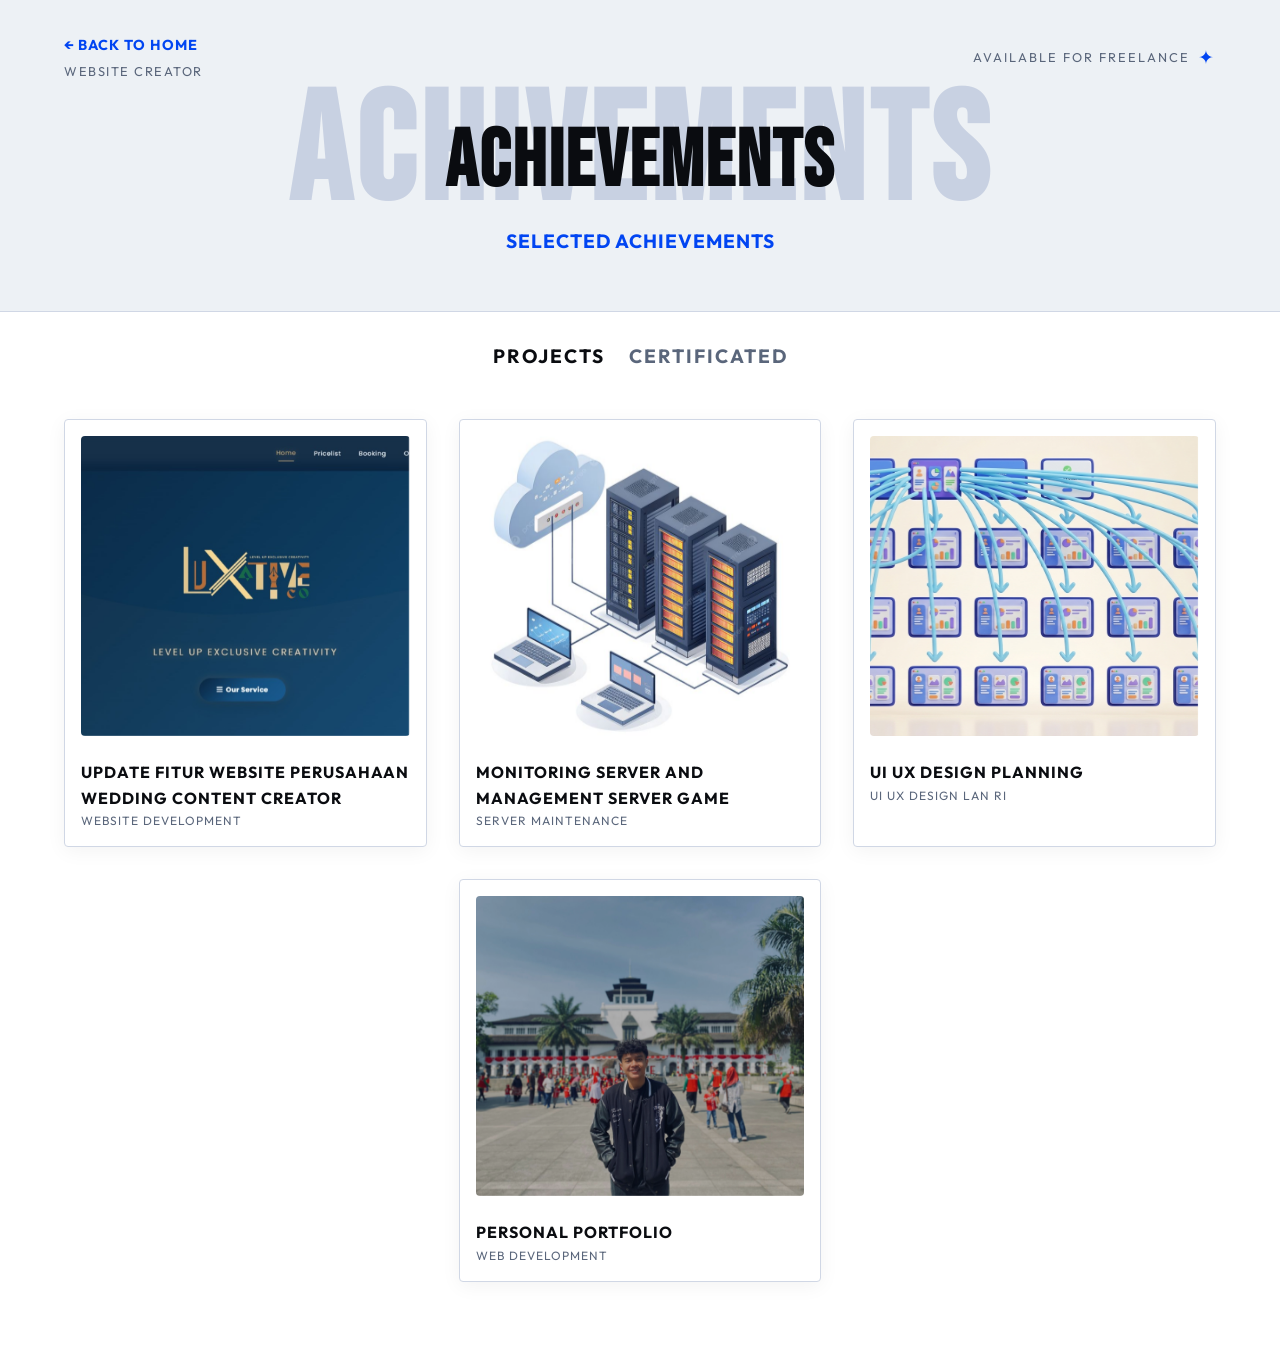
==== commit 3bd478e6: "refactor: update resume experience, optimize contact layout, and add certificate filtering to works " ====
--- a/works.html
+++ b/works.html
@@ -35,62 +35,64 @@
     <main>
         <section class="hero" id="home"
             style="min-height: 25vh; padding-top: 8rem; padding-bottom: 2rem; display: flex; align-items: center; justify-content: center; text-align: center;">
-            <h1 class="hero-bg-text" style="font-size: clamp(2rem, 12vw, 15rem); letter-spacing: 5px;">ARCHIVE</h1>
+            <h1 class="hero-bg-text" style="font-size: clamp(2rem, 12vw, 15rem); letter-spacing: 5px;">ACHIVEMENTS</h1>
             <div class="hero-container" style="justify-content: center;">
                 <div class="hero-content"
                     style="max-width: 100%; display: flex; flex-direction: column; align-items: center; padding: 0 1rem;">
                     <h1 class="hero-title" style="font-size: clamp(3rem, 10vw, 5rem);">
-                        ALL PROJECTS
+                        ACHIEVEMENTS
                     </h1>
-                    <div class="hero-role">SELECTED PROJECTS</div>
+                    <div class="hero-role">SELECTED ACHIEVEMENTS</div>
                 </div>
             </div>
         </section>
 
         <section class="projects" id="projects" style="padding-top: 2rem;">
-            <div class="projects-grid">
-                <div class="project-card">
+
+            <div class="portfolio-tabs" style="justify-content: center; margin-bottom: 3rem;">
+                <button class="tab-btn active" data-target="projects">PROJECTS</button>
+                <button class="tab-btn" data-target="certificates">CERTIFICATED</button>
+            </div>
+
+            <div class="projects-grid" id="projects-grid">
+                <div class="project-card" data-index="0">
                     <div class="project-img-wrapper">
                         <img src="assets/website.png" alt="Wedding Content Creator">
                     </div>
                     <div class="project-footer">
-                        <div class="project-number">01</div>
                         <div class="project-info">
                             <h3>UPDATE FITUR WEBSITE PERUSAHAAN WEDDING CONTENT CREATOR</h3>
                             <p>WEBSITE DEVELOPMENT</p>
                         </div>
                     </div>
                 </div>
-                <div class="project-card">
+                <div class="project-card" data-index="1">
                     <div class="project-img-wrapper">
                         <img src="assets/monitoring.jpg" alt="Server Monitoring">
                     </div>
                     <div class="project-footer">
-                        <div class="project-number">02</div>
                         <div class="project-info">
                             <h3>MONITORING SERVER AND MANAGEMENT SERVER GAME</h3>
                             <p>SERVER MAINTENANCE</p>
                         </div>
                     </div>
                 </div>
-                <div class="project-card">
+                <div class="project-card" data-index="2">
                     <div class="project-img-wrapper">
                         <img src="assets/ui_ux.png" alt="UI UX Design">
                     </div>
                     <div class="project-footer">
-                        <div class="project-number">03</div>
                         <div class="project-info">
                             <h3>UI UX DESIGN PLANNING</h3>
                             <p>UI UX DESIGN LAN RI</p>
                         </div>
                     </div>
                 </div>
-                <div class="project-card">
+                <div class="project-card" data-index="3">
                     <div class="project-img-wrapper">
                         <img src="assets/dimas.jpeg" alt="Portfolio Website" style="filter: brightness(0.8);">
                     </div>
                     <div class="project-footer">
-                        <div class="project-number">04</div>
                         <div class="project-info">
                             <h3>PERSONAL PORTFOLIO</h3>
                             <p>WEB DEVELOPMENT</p>
@@ -98,9 +100,62 @@
                     </div>
                 </div>
             </div>
+
+            <!-- CERTIFICATES GRID (Hidden by default) -->
+            <div class="projects-grid" id="certificates-grid" style="display: none;">
+                <div class="project-card" data-index="4">
+                    <div class="project-img-wrapper">
+                        <img src="assets/Sertifikat1.png" alt="Certificate 1"
+                            style="object-position: center; border: 1px solid var(--border);">
+                    </div>
+                    <div class="project-footer">
+                        <div class="project-info">
+                            <h3>AWS ACADEMY CLOUD FOUNDATIONS</h3>
+                            <p>AMAZON WEB SERVICES</p>
+                        </div>
+                    </div>
+                </div>
+
+                <div class="project-card" data-index="5">
+                    <div class="project-img-wrapper">
+                        <img src="assets/sertifikat2.png" alt="Certificate 2"
+                            style="object-position: center; border: 1px solid var(--border);">
+                    </div>
+                    <div class="project-footer">
+                        <div class="project-info">
+                            <h3>DATABASE DESIGN</h3>
+                            <p>ORACLE ACADEMY</p>
+                        </div>
+                    </div>
+                </div>
+
+                <div class="project-card" data-index="6">
+                    <div class="project-img-wrapper">
+                        <img src="assets/sertifikat3.png" alt="Certificate 3"
+                            style="object-position: center; border: 1px solid var(--border);">
+                    </div>
+                    <div class="project-footer">
+                        <div class="project-info">
+                            <h3>PAPER AUTHOR / PRESENTER</h3>
+                            <p>COSITE 2025</p>
+                        </div>
+                    </div>
+                </div>
+
+                <div class="project-card" data-index="7">
+                    <div class="project-img-wrapper">
+                        <img src="assets/sertifikat4.png" alt="Certificate 4"
+                            style="object-position: center; border: 1px solid var(--border);">
+                    </div>
+                    <div class="project-footer">
+                        <div class="project-info">
+                            <h3>ACHIEVEMENT CERTIFICATE</h3>
+                            <p>PROFESSIONAL DEVELOPMENT</p>
+                        </div>
+                    </div>
+                </div>
+            </div>
         </section>
-
-
 
     </main>
 
--- a/style.css
+++ b/style.css
@@ -271,10 +271,30 @@
     margin-bottom: 3rem;
 }
 
-.section-header h2 {
+.portfolio-tabs {
+    display: flex;
+    gap: 1.5rem;
+}
+
+.tab-btn {
+    background: transparent;
+    border: none;
     font-family: var(--font-body);
     font-size: 1.2rem;
+    font-weight: 700;
     letter-spacing: 2px;
+    color: var(--text-secondary);
+    cursor: pointer;
+    transition: color 0.3s ease;
+    padding-bottom: 0.2rem;
+}
+
+.tab-btn.active {
+    color: var(--text-primary);
+}
+
+.tab-btn:hover {
+    color: var(--accent);
 }
 
 .view-all {
@@ -301,7 +321,13 @@
     width: calc(33.333% - 1.35rem);
     display: flex;
     flex-direction: column;
-    transition: transform 0.3s;
+    transition: transform 0.3s, box-shadow 0.3s, border-color 0.3s;
+    border: 1px solid var(--border);
+    padding: 1rem;
+    background-color: var(--bg-secondary);
+    border-radius: 4px;
+    box-shadow: 0 4px 20px rgba(0, 0, 0, 0.05);
+    /* Slightly thicker base shadow */
 }
 
 @media (max-width: 1024px) {
@@ -318,6 +344,9 @@
 
 .project-card:hover {
     transform: translateY(-5px);
+    box-shadow: 0 12px 40px rgba(0, 0, 0, 0.12);
+    /* Thicker lift shadow */
+    border-color: transparent;
 }
 
 .project-img-wrapper {
@@ -325,6 +354,7 @@
     height: 300px;
     overflow: hidden;
     margin-bottom: 1.5rem;
+    border-radius: 2px;
 }
 
 .project-img-wrapper img {
@@ -340,10 +370,7 @@
 }
 
 .project-number {
-    font-family: var(--font-bebas);
-    color: var(--accent);
-    font-size: 2.5rem;
-    line-height: 1;
+    display: none;
 }
 
 .project-info {
@@ -396,29 +423,80 @@
     margin-bottom: 2rem;
 }
 
+.experience-list {
+    position: relative;
+    padding-left: 2px;
+    /* space for the timeline */
+}
+
+.timeline-line {
+    position: absolute;
+    top: 5px;
+    bottom: 0;
+    left: 0;
+    width: 2px;
+    background-color: var(--border);
+    z-index: 0;
+}
+
+.timeline-progress {
+    position: absolute;
+    top: 5px;
+    bottom: 0;
+    left: 0;
+    width: 2px;
+    background-color: var(--accent);
+    z-index: 1;
+    transform-origin: top;
+    transform: scaleY(0);
+}
+
 .ed-item {
     display: flex;
-    justify-content: space-between;
-    align-items: baseline;
-    padding-bottom: 1.5rem;
-    margin-bottom: 1.5rem;
-    border-bottom: 1px solid var(--border);
+    flex-direction: column;
+    align-items: flex-start;
+    padding-left: 1.5rem;
+    position: relative;
+    padding-bottom: 2rem;
+    margin-bottom: 0;
+}
+
+.ed-item::before {
+    content: '';
+    position: absolute;
+    left: -6px;
+    top: 5px;
+    width: 10px;
+    height: 10px;
+    border-radius: 50%;
+    background-color: var(--accent);
+    box-shadow: 0 0 10px var(--accent);
+}
+
+.ed-item:last-of-type {
+    border-left-color: transparent;
 }
 
 .ed-info h5 {
-    font-size: 0.95rem;
-    font-weight: 600;
+    font-size: 1.1rem;
+    font-weight: 700;
+    color: var(--text-primary);
     margin-bottom: 0.3rem;
 }
 
 .ed-info p {
+    color: var(--accent);
+    font-size: 0.85rem;
+    font-weight: 500;
+}
+
+.ed-year {
     color: var(--text-secondary);
-    font-size: 0.85rem;
-}
-
-.ed-year {
-    color: var(--accent);
-    font-size: 0.85rem;
+    font-size: 0.75rem;
+    margin-bottom: 0.5rem;
+    letter-spacing: 1px;
+    order: -1;
+    /* Pushes year to the top automatically */
 }
 
 .skills-tags {
@@ -568,12 +646,18 @@
 
 /* Contact Footer */
 .contact-footer {
+    display: flex;
+    flex-direction: column;
+    padding: 6rem 5%;
+    background-color: var(--bg-primary);
+    border-top: 1px solid var(--border);
+}
+
+.contact-grid {
     display: grid;
     grid-template-columns: 1fr 1fr 1fr;
     gap: 4rem;
-    padding: 6rem 5%;
-    background-color: var(--bg-primary);
-    border-top: 1px solid var(--border);
+    margin-top: 4rem;
 }
 
 .cta-left h2 {
@@ -694,6 +778,44 @@
     object-fit: cover;
 }
 
+/* Contact Form */
+.contact-form {
+    display: flex;
+    flex-direction: column;
+    gap: 1rem;
+    width: 100%;
+}
+
+.form-input {
+    width: 100%;
+    padding: 1rem 1.25rem;
+    font-family: var(--font-body);
+    font-size: 0.95rem;
+    color: var(--text-primary);
+    background-color: var(--bg-secondary);
+    border: 1px solid var(--border);
+    border-radius: 4px;
+    transition: border-color 0.3s ease, box-shadow 0.3s ease;
+    outline: none;
+}
+
+.form-input::placeholder {
+    color: var(--text-secondary);
+    opacity: 0.7;
+}
+
+.form-input:focus {
+    border-color: var(--accent);
+    box-shadow: 0 0 0 3px rgba(1, 69, 242, 0.1);
+}
+
+.submit-btn {
+    width: 100%;
+    justify-content: center;
+    border: none;
+    cursor: pointer;
+}
+
 
 @media (max-width: 1024px) {
     .hero-bg-text {
@@ -738,14 +860,42 @@
         padding: 0;
     }
 
-    .contact-footer {
-        grid-template-columns: 1fr;
+    .contact-grid {
+        display: flex;
+        flex-direction: column;
+        gap: 3rem;
         text-align: center;
     }
 
+    .cta-left {
+        order: 2;
+    }
+
+    .contact-right {
+        order: 1;
+    }
+
     .contact-middle {
+        order: 3;
         padding-left: 0;
         align-items: center;
+    }
+
+    .contact-item {
+        word-break: break-word;
+        justify-content: center;
+    }
+
+    .cta-left h2 {
+        align-items: center;
+    }
+
+    .cta-left p {
+        margin: 0 auto 2rem;
+    }
+
+    .action-buttons {
+        justify-content: center;
     }
 }
 
@@ -899,17 +1049,27 @@
     background: transparent;
     border: 1px solid var(--accent);
     color: var(--accent);
-    padding: 10px 20px;
+    padding: 12px 24px;
     font-family: 'Courier New', Courier, monospace;
     letter-spacing: 2px;
-    transition: 0.3s;
+    transition: all 0.3s cubic-bezier(0.16, 1, 0.3, 1);
     font-size: 1rem;
+    border-radius: 12px;
+    cursor: pointer;
+    box-shadow: 0 4px 15px rgba(1, 69, 242, 0.15);
+    transform: translateY(0);
 }
 
 .btn-boot:hover {
     background: var(--accent);
     color: #fff;
-    box-shadow: 0 0 15px var(--accent);
+    box-shadow: 0 10px 30px rgba(1, 69, 242, 0.4);
+    transform: translateY(-5px);
+}
+
+.btn-boot:active {
+    transform: translateY(2px);
+    box-shadow: 0 2px 8px rgba(1, 69, 242, 0.3);
 }
 
 /* --- Hover Glitch & Profile Glitch Effect --- */
@@ -1405,20 +1565,15 @@
 }
 
 .modal-img-wrapper::after {
-    content: '';
-    position: absolute;
-    bottom: 0;
-    left: 0;
-    width: 100%;
-    height: 50%;
-    background: linear-gradient(to top, var(--bg-secondary) 0%, transparent 100%);
-    pointer-events: none;
+    display: none;
 }
 
 .modal-img-wrapper img {
     width: 100%;
     height: 100%;
-    object-fit: cover;
+    object-fit: contain;
+    background-color: var(--bg-primary);
+    /* optional contrast */
 }
 
 .modal-info {
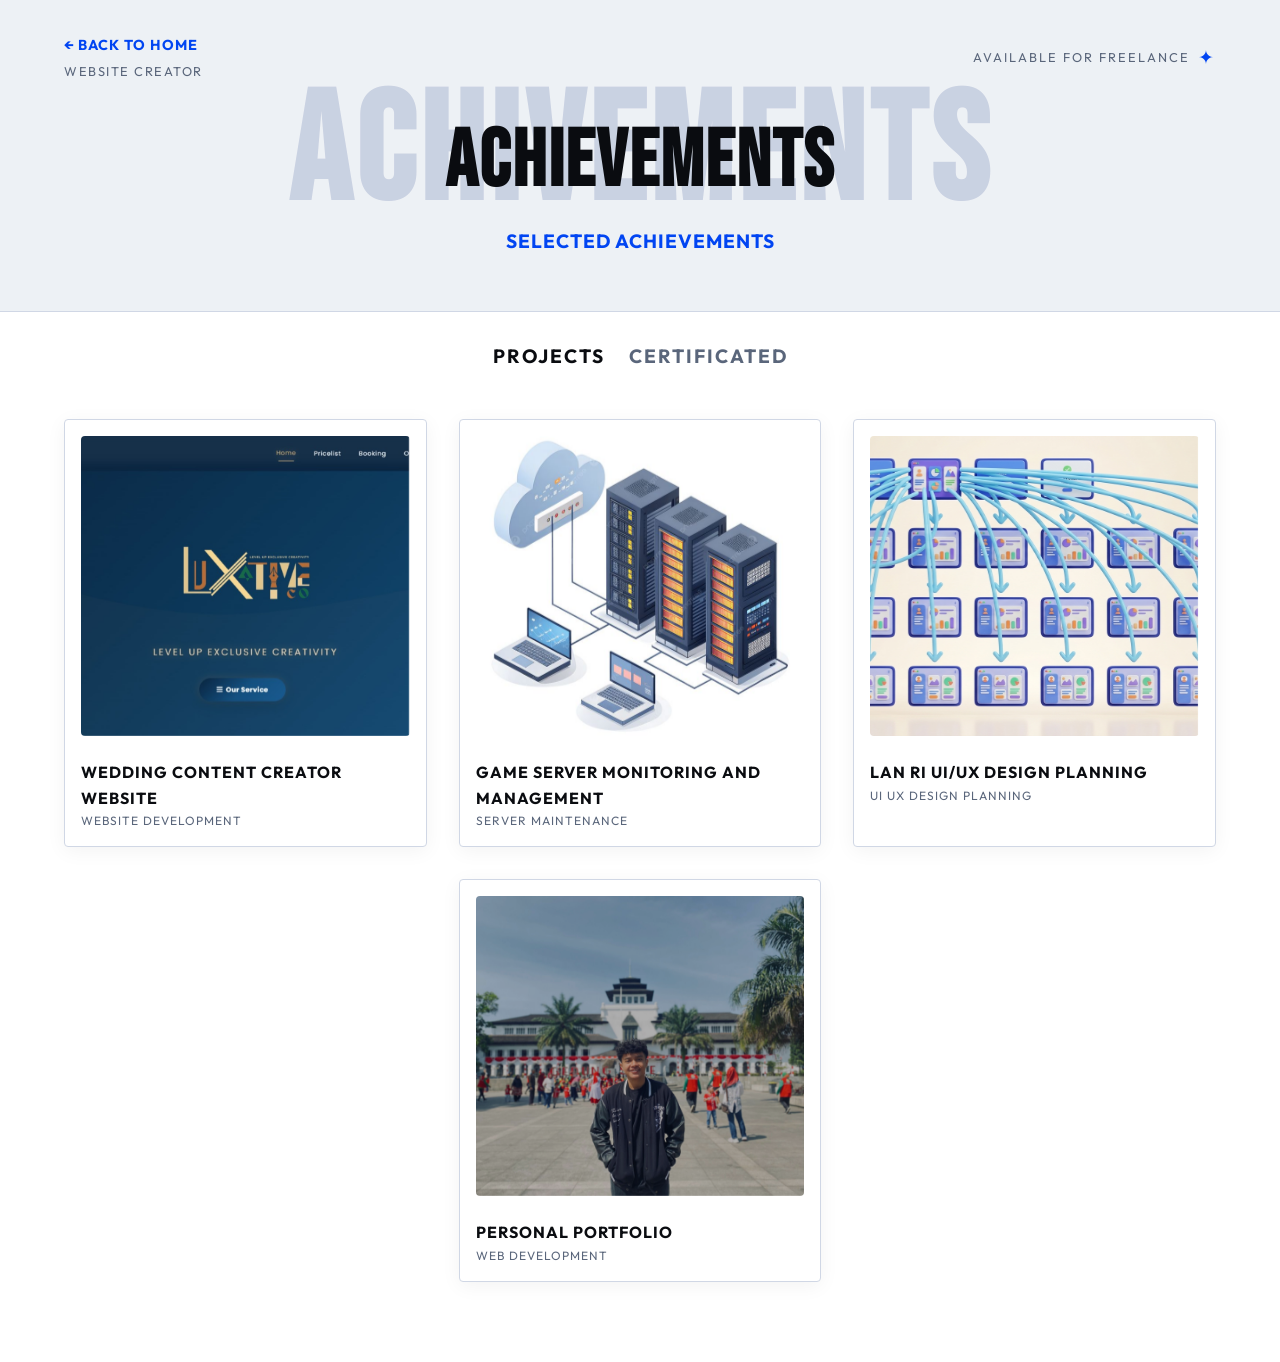
==== commit 17ab543e: "refactor: standardize project titles and update descriptions to English for improved clarity" ====
--- a/works.html
+++ b/works.html
@@ -61,7 +61,7 @@
                     </div>
                     <div class="project-footer">
                         <div class="project-info">
-                            <h3>UPDATE FITUR WEBSITE PERUSAHAAN WEDDING CONTENT CREATOR</h3>
+                            <h3>WEDDING CONTENT CREATOR WEBSITE</h3>
                             <p>WEBSITE DEVELOPMENT</p>
                         </div>
                     </div>
@@ -72,7 +72,7 @@
                     </div>
                     <div class="project-footer">
                         <div class="project-info">
-                            <h3>MONITORING SERVER AND MANAGEMENT SERVER GAME</h3>
+                            <h3>GAME SERVER MONITORING AND MANAGEMENT</h3>
                             <p>SERVER MAINTENANCE</p>
                         </div>
                     </div>
@@ -83,8 +83,8 @@
                     </div>
                     <div class="project-footer">
                         <div class="project-info">
-                            <h3>UI UX DESIGN PLANNING</h3>
-                            <p>UI UX DESIGN LAN RI</p>
+                            <h3>LAN RI UI/UX DESIGN PLANNING</h3>
+                            <p>UI UX DESIGN PLANNING</p>
                         </div>
                     </div>
                 </div>
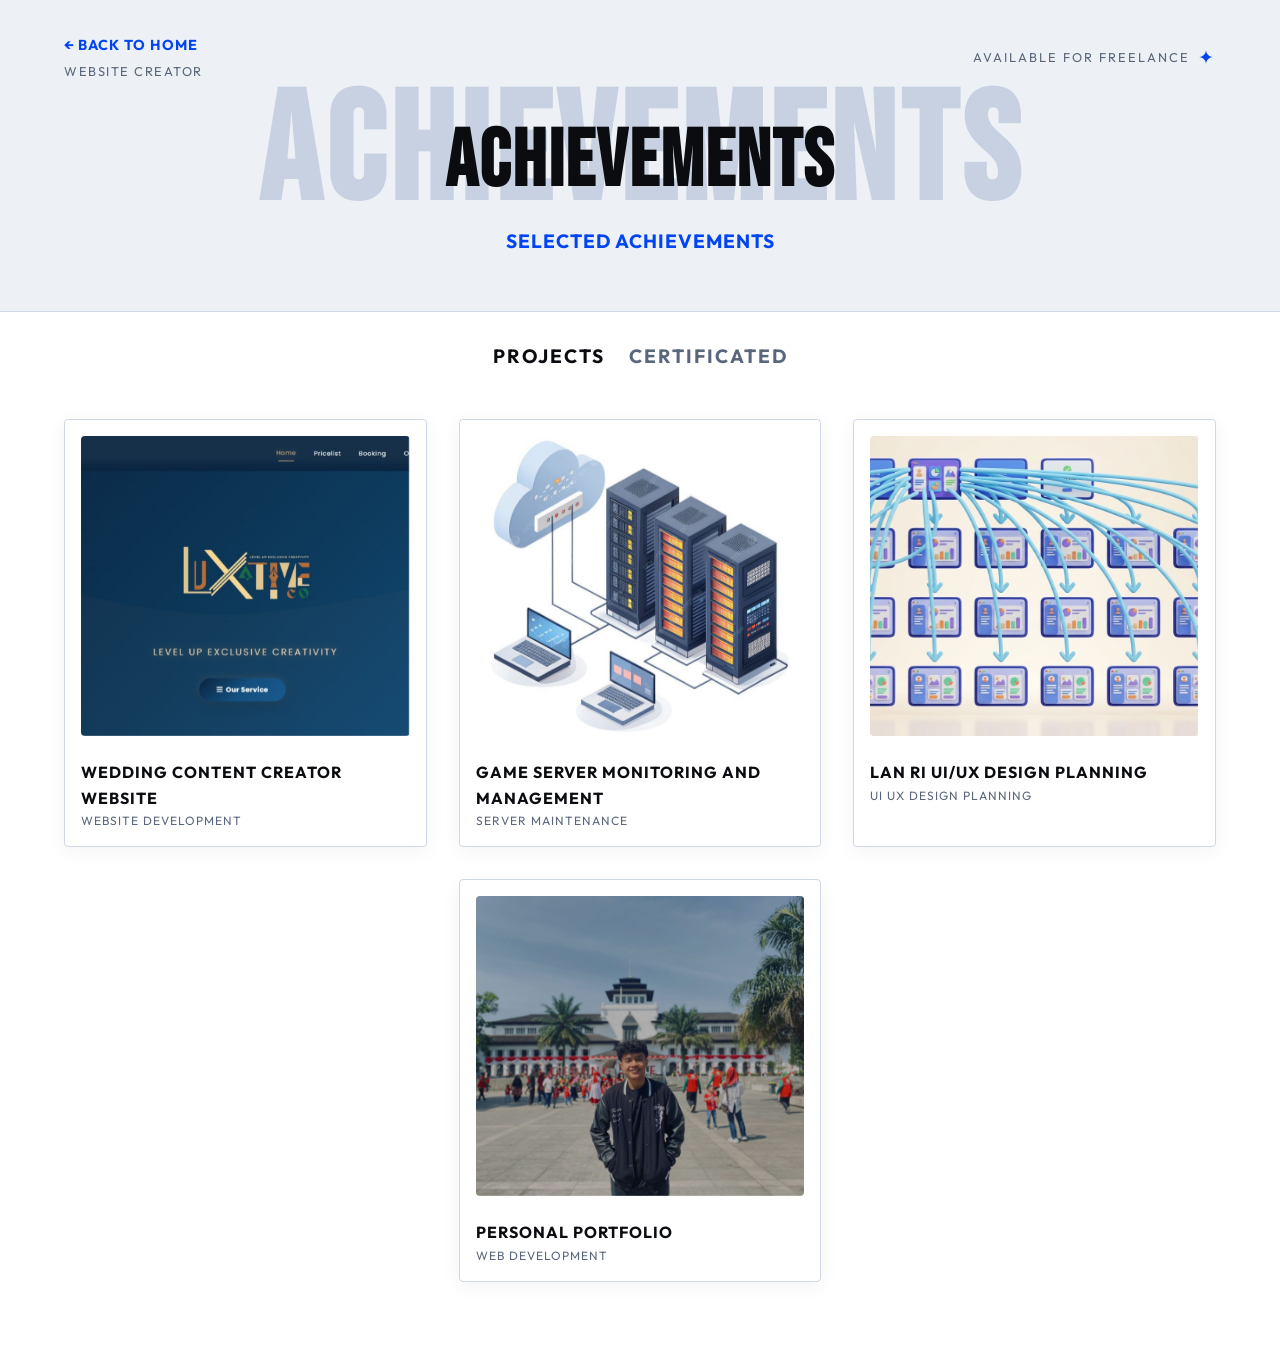
==== commit 931a1953: "fix: correct spelling, update skill label, and refine hero section layout and responsive styling" ====
--- a/works.html
+++ b/works.html
@@ -35,7 +35,7 @@
     <main>
         <section class="hero" id="home"
             style="min-height: 25vh; padding-top: 8rem; padding-bottom: 2rem; display: flex; align-items: center; justify-content: center; text-align: center;">
-            <h1 class="hero-bg-text" style="font-size: clamp(2rem, 12vw, 15rem); letter-spacing: 5px;">ACHIVEMENTS</h1>
+            <h1 class="hero-bg-text" style="font-size: clamp(2rem, 12vw, 15rem); letter-spacing: 5px;">ACHIEVEMENTS</h1>
             <div class="hero-container" style="justify-content: center;">
                 <div class="hero-content"
                     style="max-width: 100%; display: flex; flex-direction: column; align-items: center; padding: 0 1rem;">
--- a/style.css
+++ b/style.css
@@ -1348,7 +1348,7 @@
     /* Hero section */
     .hero-container {
         flex-direction: column;
-        padding-top: 15vh;
+        padding-top: 10vh;
         gap: 3rem;
     }
 
@@ -1359,9 +1359,24 @@
     }
 
     .hero-bg-text {
-        font-size: 6rem;
-        top: 25%;
-        left: -10%;
+        font-size: 20vw;
+        top: 50%;
+        left: 50%;
+        transform: translate(-50%, -50%);
+        width: 100%;
+        text-align: center;
+    }
+    
+    .section-header {
+        flex-direction: column;
+        gap: 1.5rem;
+        align-items: center;
+        text-align: center;
+    }
+    
+    .portfolio-tabs {
+        flex-wrap: wrap;
+        justify-content: center;
     }
 
     .hero-right {
